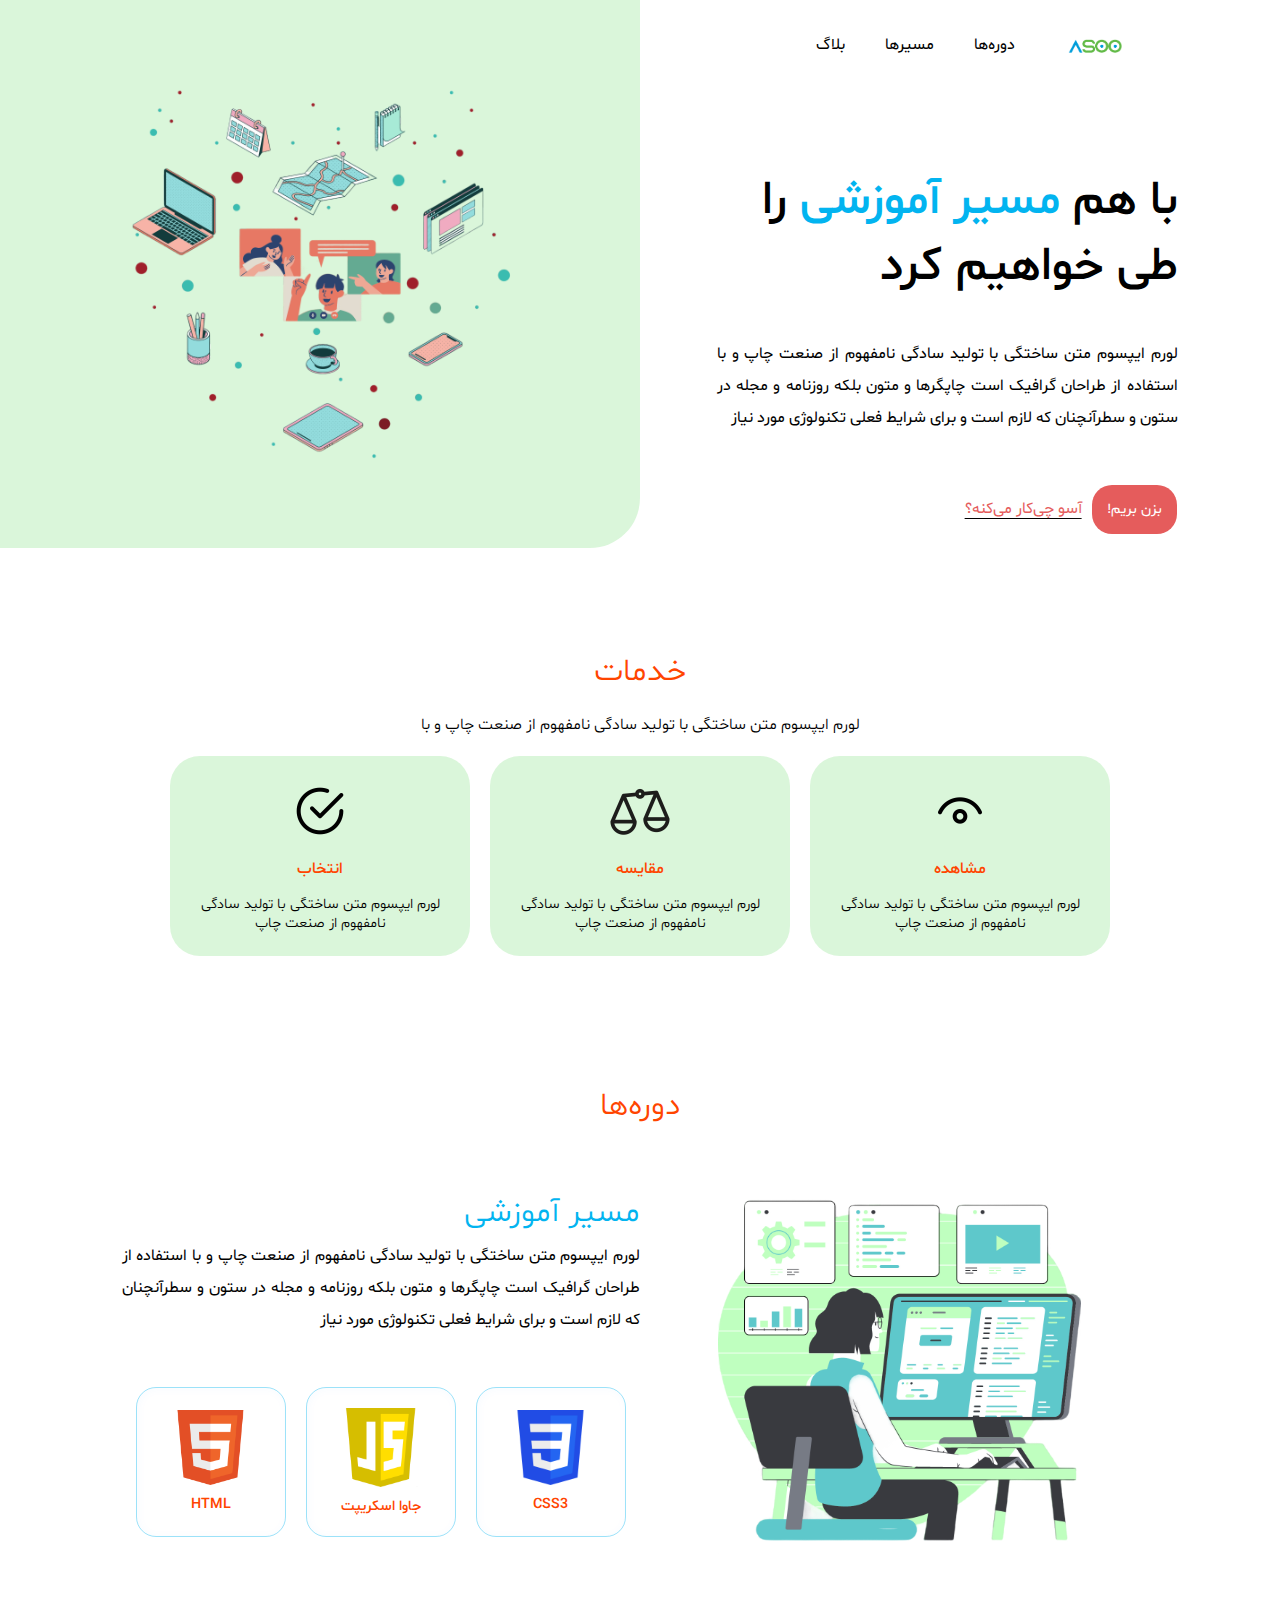
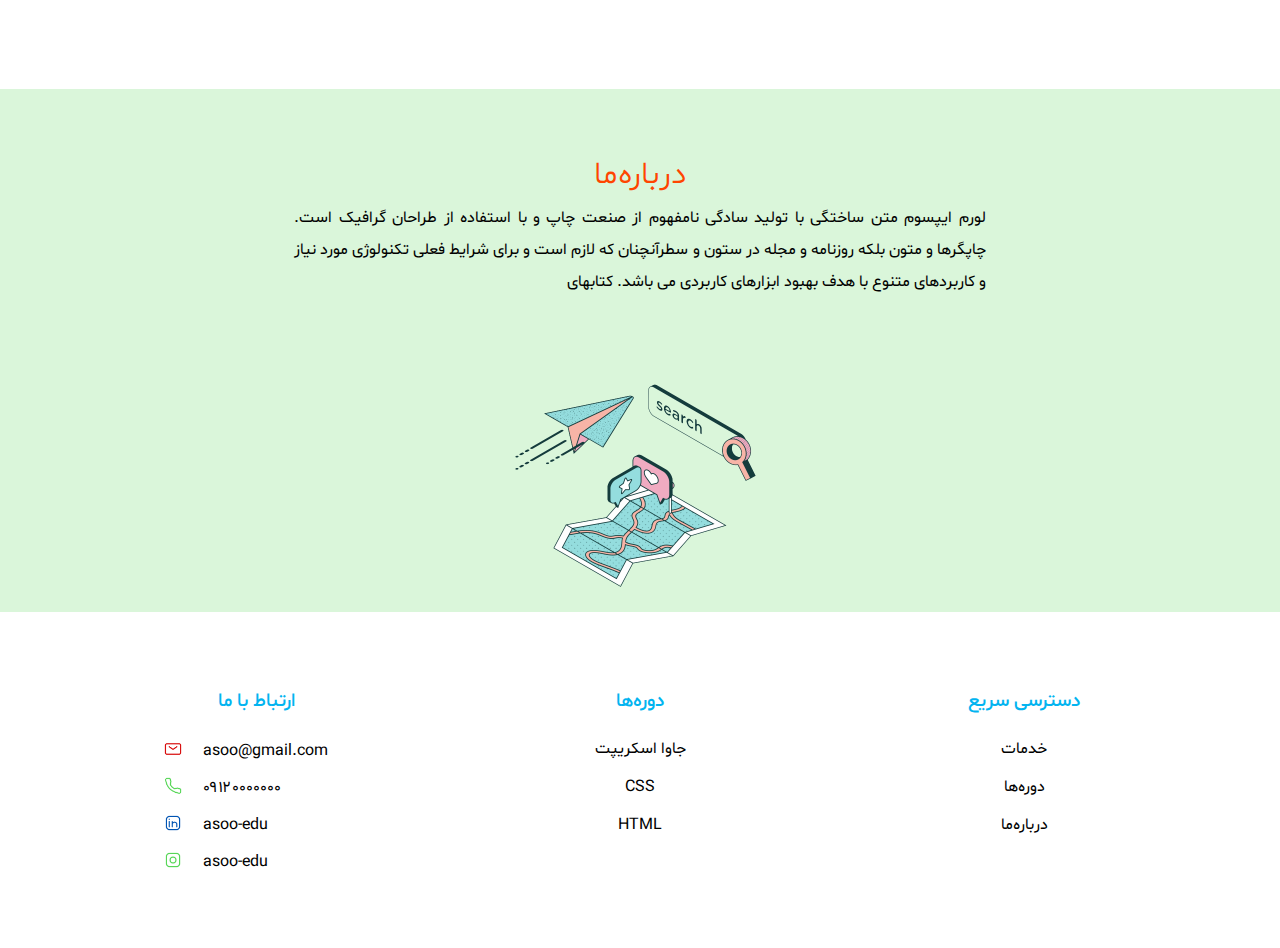
==== index.html @ 7f586713 "first commit" ====
<!DOCTYPE html>
<html lang="fa">
<head>
    <meta charset="UTF-8">
    <meta http-equiv="X-UA-Compatible" content="IE=edge">
    <meta name="viewport" content="width=device-width, initial-scale=1.0">
    <link rel="stylesheet" href="style/indexstyle.css">
    <title>آسو</title>
</head>
<body>
    <main>
        <section class="introSection">

            <div class="iDetail">

                <nav class="navigationBar">

                    <ul  class="navigationList">
                        <div class="navitems1"><a><img src="Media/Picturs/Asogo.png"></a></div>
                        <li><a>دوره‌ها</a></li>
                        <li><a>مسیر‌ها</a></li>
                        <li><a>بلاگ</a></li>
                    </ul>      
                    
                </nav>
                <div class="iContainer">
                    <h1>با هم <span class="iTopic">مسیر آموزشی</span> را طی خواهیم کرد</h1>
                    <p>لورم ایپسوم متن ساختگی با تولید سادگی نامفهوم از صنعت چاپ و با استفاده از طراحان گرافیک است چاپگرها و متون بلکه روزنامه و مجله در ستون و سطرآنچنان که لازم است و برای شرایط فعلی تکنولوژی مورد نیاز</p>
                    <button class="GoButt">بزن بریم!</button> 
                    <button class="moreButt">آسو چی‌کار می‌کنه؟</button>

                    
                </div>
                
            </div>


            <div class="iPic">
                <img src="Media/Picturs/intro-index.png" alt="تصویر اصلی">
            </div>
        </section>


        <section class="intrestsection">

            <div class="sectionTitle">
                <h2>خدمات</h2>
            </div>

            <h3  class="inExplain" >لورم ایپسوم متن ساختگی با تولید سادگی نامفهوم از صنعت چاپ و با</h3>
               
            <div class="intContainer">
                <div class="intItem intItem1">
                    <img src="Media/icon/eye-black64.png" alt="eyeicon" class="icon64">
                    <h3 class="intItemTopic">مشاهده</h3>
                    <h4>لورم ایپسوم متن ساختگی با تولید سادگی نامفهوم از صنعت چاپ</h4>
                </div>
                <div class="intItem intItem2">
                    <img src="Media/icon/compare-black64.png" alt="compareicon" class="icon64">
                    <h3 class="intItemTopic">مقایسه</h3>
                    <h4>لورم ایپسوم متن ساختگی با تولید سادگی نامفهوم از صنعت چاپ</h4>
                </div>
                <div class="intItem intItem3">
                    <img src="Media/icon/select-black64.png" alt="compareicon" class="icon64">
                    <h3 class="intItemTopic">انتخاب</h3>
                    <h4>لورم ایپسوم متن ساختگی با تولید سادگی نامفهوم از صنعت چاپ</h4>
                </div>
            </div>
        </section>

        <section class="callSection">
            <div class="sectionTitle">
                <h2>دوره‌ها</h2>
            </div>
            <div class="call2Section">
    
                <div class="cPic">
                    <img src="Media/Picturs/coder1.png" alt="تصویر اصلی">
                </div>
    
    
                <div class="cContainer">
                    <h2>  <span class="iTopic">مسیر آموزشی</span> </h2>
                    <p>لورم ایپسوم متن ساختگی با تولید سادگی نامفهوم از صنعت چاپ و با استفاده از طراحان گرافیک است چاپگرها و متون بلکه روزنامه و مجله در ستون و سطرآنچنان که لازم است و برای شرایط فعلی تکنولوژی مورد نیاز</p>
                    <div class="cCourseContainer">
                        <div class="cCourses">
                            <img src="Media/logos/CSS3.png" alt="لوگو css">
                            <h4 class="cSubject">CSS3 </h4>
                        </div>
                        <div class="cCourses">
                            <img src="Media/logos/javascript.png" alt="لوگو جاوا اسکریپت">
                            <h4 class="cSubject">جاوا اسکریپت</h4>
                        </div>
                        <div class="cCourses">
                            <img src="Media/logos/HTML5.png" alt="لوگو html">
                             <h4 class="cSubject">HTML </h4>
                        </div>
                        
                    </div>
                 </div>                        
    
            </div>
        </section>

        
        <section class="aboutUsSection">
            

            <div class="aboutContainer">
                <div class="aDetail">
                    <div class="sectionTitle">
                        <h2>درباره‌ما </h2>
                    </div>
                    <p class="aExplain">لورم ایپسوم متن ساختگی با تولید سادگی نامفهوم از صنعت چاپ و با استفاده از طراحان گرافیک است. چاپگرها و متون بلکه روزنامه و مجله در ستون و سطرآنچنان که لازم است و برای شرایط فعلی تکنولوژی مورد نیاز و کاربردهای متنوع با هدف بهبود ابزارهای کاربردی می باشد. کتابهای</p>
                </div>
                <div class="aPic">
                    <img src="Media/Picturs/about.png" alt="aboutUs picture">
                </div>
                
            </div>
        </section>



        <footer class="footer">
            <div class="fContainer">
                <ul>
                    <li>دسترسی سریع</li>
                    <li><a>خدمات</a></li>
                    <li><a>دوره‌ها</a></li>
                    <li><a>درباره‌ما</a></li>
                </ul>
            </div>
            <div class="fContainer">
                <ul>
                    <li>دوره‌ها </li>
                    <li><a>جاوا اسکریپت</a> </li>
                    <li><a>CSS</a></li>
                    <li><a>HTML</a></li>
                </ul>
            </div>
            <div class="fContainer">
                <ul>
                    <li>ارتباط با ما </li>
                    <li><div class="fitems">
                        <img src="Media/icon/email-red64.png" alt="email red icon" class="icon18">
                        <p>asoo@gmail.com</p>
                    </div></li>
                    <li><div class="fitems">
                        <img src="Media/icon/call-green64.png" alt="call green icon" class="icon18">
                        <p>۰۹۱۲۰۰۰۰۰۰۰</p>
                    </div></li>
                    <li><div class="fitems">
                        <img src="Media/icon/linkedin-blue64.png" alt="linkein blue icon" class="icon18">
                        <p>asoo-edu</p>
                    </div></li>
                    <li><div class="fitems">
                        <img src="Media/icon/insta-red64.png" alt="instagram red icon" class="icon18">
                        <p>asoo-edu</p>
                    </div></li>
                </ul>
            </div>
        </footer>


    </main>







    <script src="Js/intro.js"></script>
</body>
</html>
---- style/indexstyle.css ----
@import url("main/introSection.css");
@import url("main/interestSection.css");
@import url("main/callSection.css");
@import url("main/aboutSection.css");
@import url("main/navigation.css");
@import url("global/footer.css");
@import url("global/global.css");
@import url("global/typography.css");
@import url("global/fonts.css");
@import url("global/button.css");
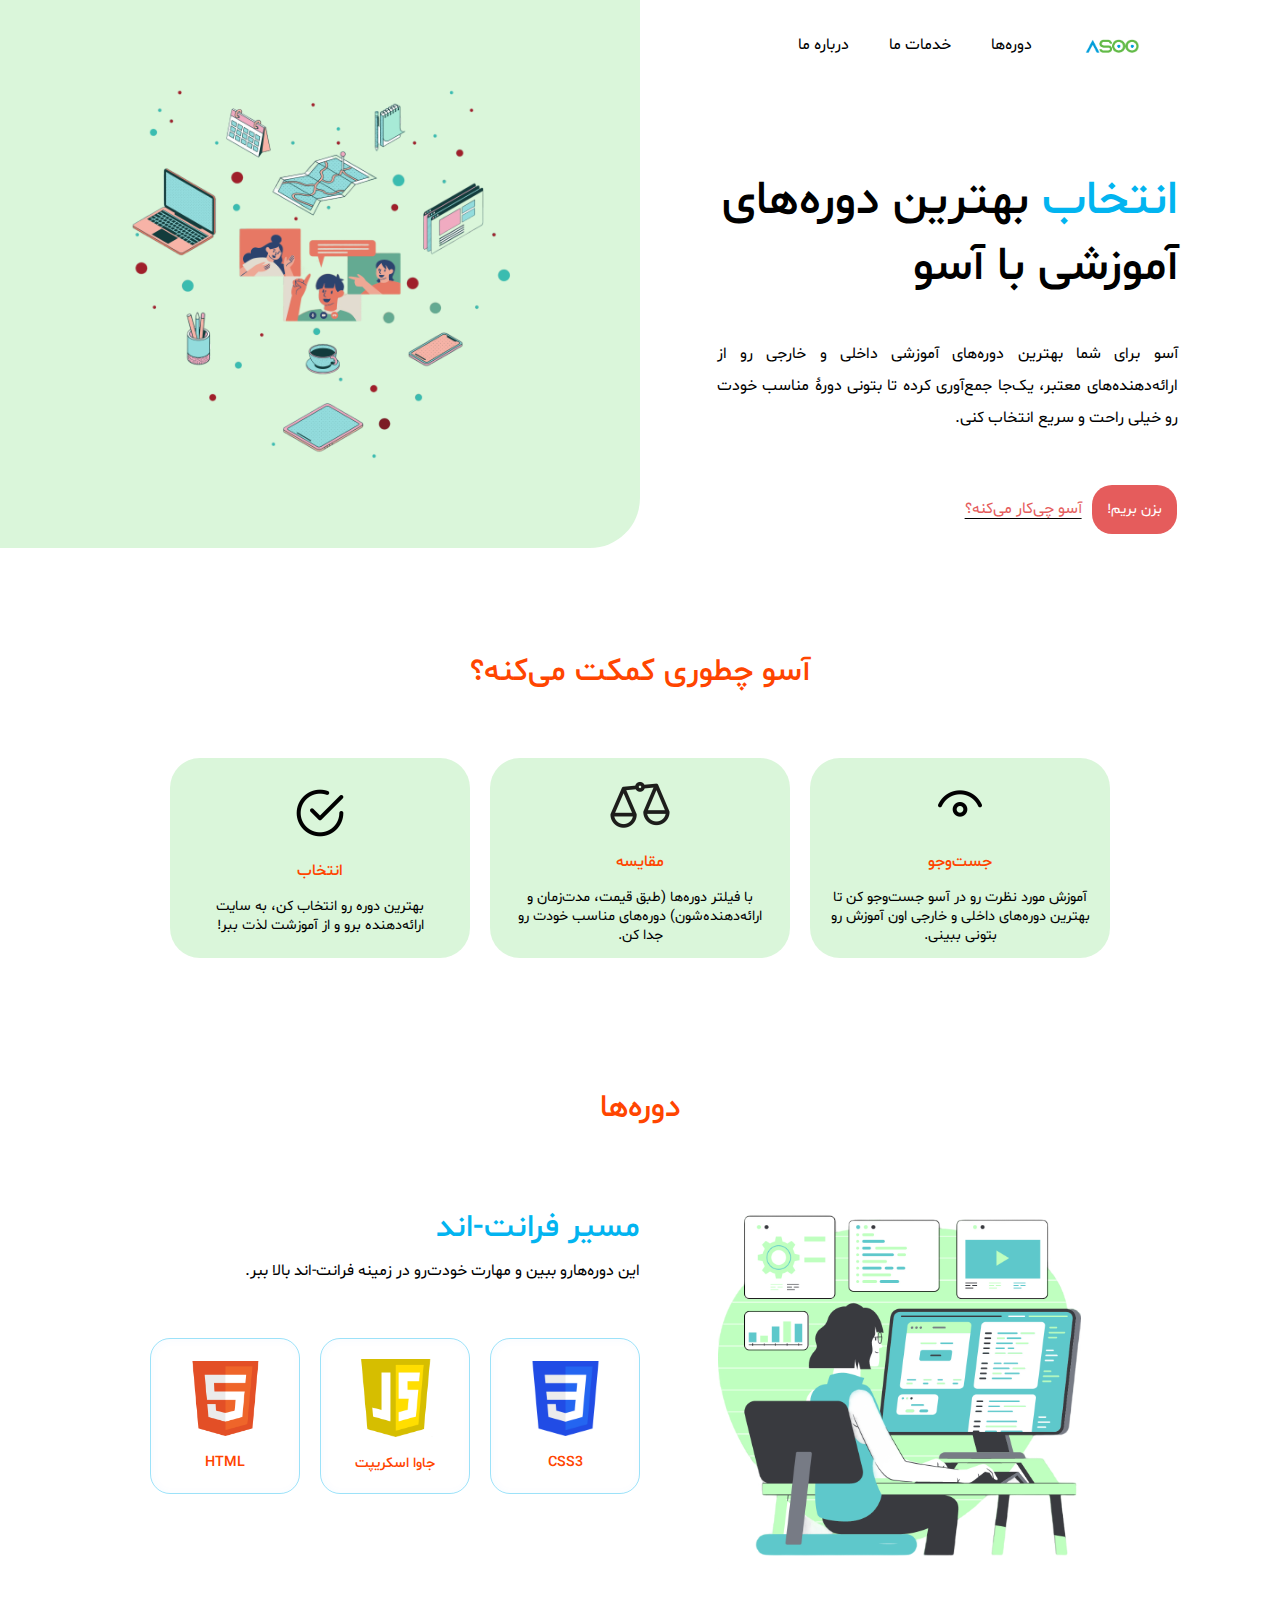
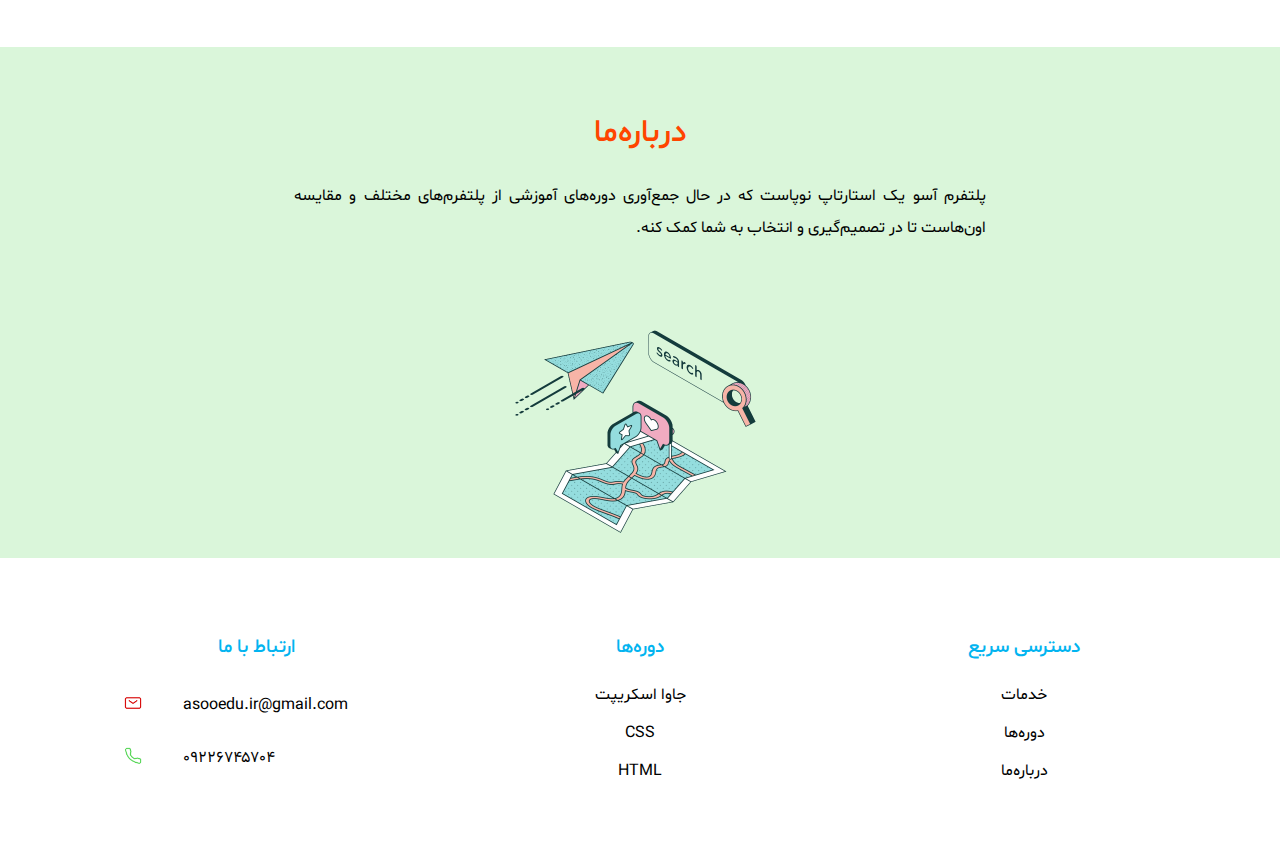
==== commit 601b748a: "اصلاحیه v.1" ====
--- a/index.html
+++ b/index.html
@@ -1,11 +1,26 @@
 <!DOCTYPE html>
 <html lang="fa">
 <head>
+    <!-- Google tag (gtag.js) -->
+<script async src="https://www.googletagmanager.com/gtag/js?id=G-HZJJGZFSR9"></script>
+<script>
+  window.dataLayer = window.dataLayer || [];
+  function gtag(){dataLayer.push(arguments);}
+  gtag('js', new Date());
+
+  gtag('config', 'G-HZJJGZFSR9');
+</script>
+
     <meta charset="UTF-8">
     <meta http-equiv="X-UA-Compatible" content="IE=edge">
     <meta name="viewport" content="width=device-width, initial-scale=1.0">
     <link rel="stylesheet" href="style/indexstyle.css">
     <title>آسو</title>
+    <meta name="title" content=" مقایسه و انتخاب دوره‌های آموزشی با آسو ">
+    <meta name="description" content="با آسو بهترین دوره‌های آموزشی  از برترین پلتفرم‌های ایرانی و خارجی رو مقایسه کن">
+    <meta name="keywords" content="آموزش Html,دورهCSS,آموزش برنامه‌نویسی,آموزش برنامه‌نویسی جاوا اسکریپت,یوتیوب,Html,CSS,مکتب‌خونه,JavaScript,جاوا اسکریپت,فرادرس">
+    <meta name="auther" content="آسو">
+    <link rel="icon" type="image/x-icon" href="Media/Picturs/Asogo.png">
 </head>
 <body>
     <main>
@@ -17,17 +32,17 @@
 
                     <ul  class="navigationList">
                         <div class="navitems1"><a><img src="Media/Picturs/Asogo.png"></a></div>
-                        <li><a>دوره‌ها</a></li>
-                        <li><a>مسیر‌ها</a></li>
-                        <li><a>بلاگ</a></li>
+                        <li><a href="#courses">دوره‌ها</a></li>
+                        <li><a href="#services">خدمات ما</a></li>
+                        <li><a href="#about">درباره‌ ما</a></li>
                     </ul>      
                     
                 </nav>
                 <div class="iContainer">
-                    <h1>با هم <span class="iTopic">مسیر آموزشی</span> را طی خواهیم کرد</h1>
-                    <p>لورم ایپسوم متن ساختگی با تولید سادگی نامفهوم از صنعت چاپ و با استفاده از طراحان گرافیک است چاپگرها و متون بلکه روزنامه و مجله در ستون و سطرآنچنان که لازم است و برای شرایط فعلی تکنولوژی مورد نیاز</p>
-                    <button class="GoButt">بزن بریم!</button> 
-                    <button class="moreButt">آسو چی‌کار می‌کنه؟</button>
+                    <h1><span class="iTopic">انتخاب </span> بهترین دوره‌های آموزشی با آسو</h1>
+                    <p>آسو برای شما بهترین دوره‌های آموزشی داخلی و خارجی رو از ارائه‌دهنده‌های معتبر، یک‌جا جمع‌آوری کرده تا بتونی دورۀ مناسب خودت رو خیلی راحت و سریع انتخاب کنی.</p>
+                    <a href="#courses"><button class="GoButt">بزن بریم!</button></a> 
+                    <a href="#services"><button class="moreButt">آسو چی‌کار می‌کنه؟</button></a>
 
                     
                 </div>
@@ -41,34 +56,32 @@
         </section>
 
 
-        <section class="intrestsection">
+        <section class="intrestsection" id="services">
 
             <div class="sectionTitle">
-                <h2>خدمات</h2>
+                <h2>آسو چطوری کمکت می‌کنه؟</h2>
             </div>
 
-            <h3  class="inExplain" >لورم ایپسوم متن ساختگی با تولید سادگی نامفهوم از صنعت چاپ و با</h3>
-               
             <div class="intContainer">
                 <div class="intItem intItem1">
                     <img src="Media/icon/eye-black64.png" alt="eyeicon" class="icon64">
-                    <h3 class="intItemTopic">مشاهده</h3>
-                    <h4>لورم ایپسوم متن ساختگی با تولید سادگی نامفهوم از صنعت چاپ</h4>
+                    <h3 class="intItemTopic">جست‌و‌جو</h3>
+                    <h4>آموزش مورد نظرت رو در آسو جست‌و‌جو کن تا بهترین دوره‌های داخلی و خارجی اون آموزش رو بتونی ببینی. </h4>
                 </div>
                 <div class="intItem intItem2">
                     <img src="Media/icon/compare-black64.png" alt="compareicon" class="icon64">
                     <h3 class="intItemTopic">مقایسه</h3>
-                    <h4>لورم ایپسوم متن ساختگی با تولید سادگی نامفهوم از صنعت چاپ</h4>
+                    <h4>با فیلتر دوره‌ها (طبق قیمت، مدت‌زمان و ارائه‌دهنده‌شون) دوره‌های مناسب خودت رو جدا کن.</h4>
                 </div>
                 <div class="intItem intItem3">
                     <img src="Media/icon/select-black64.png" alt="compareicon" class="icon64">
                     <h3 class="intItemTopic">انتخاب</h3>
-                    <h4>لورم ایپسوم متن ساختگی با تولید سادگی نامفهوم از صنعت چاپ</h4>
+                    <h4> بهترین‌ دوره رو انتخاب کن، به سایت ارائه‌دهنده برو و از آموزشت لذت ببر!</h4>
                 </div>
             </div>
         </section>
 
-        <section class="callSection">
+        <section class="callSection" id="courses">
             <div class="sectionTitle">
                 <h2>دوره‌ها</h2>
             </div>
@@ -80,20 +93,29 @@
     
     
                 <div class="cContainer">
-                    <h2>  <span class="iTopic">مسیر آموزشی</span> </h2>
-                    <p>لورم ایپسوم متن ساختگی با تولید سادگی نامفهوم از صنعت چاپ و با استفاده از طراحان گرافیک است چاپگرها و متون بلکه روزنامه و مجله در ستون و سطرآنچنان که لازم است و برای شرایط فعلی تکنولوژی مورد نیاز</p>
+                    <h2>  <span class="iTopic">مسیر فرانت‌-اند</span> </h2>
+                    <p>این دوره‌هارو ببین و مهارت خودت‌رو در زمینه فرانت-اند بالا ببر. </p>
                     <div class="cCourseContainer">
                         <div class="cCourses">
-                            <img src="Media/logos/CSS3.png" alt="لوگو css">
-                            <h4 class="cSubject">CSS3 </h4>
+                            <a href="CSSCourses.html">
+                                <img src="Media/logos/CSS3.png" alt="لوگو css">
+                                <h4 class="cSubject">CSS3 </h4>
+                            </a>
+                            
                         </div>
                         <div class="cCourses">
-                            <img src="Media/logos/javascript.png" alt="لوگو جاوا اسکریپت">
-                            <h4 class="cSubject">جاوا اسکریپت</h4>
+                            <a href="JavaSceriptCourses.html">
+                                <img src="Media/logos/javascript.png" alt="لوگو جاوا اسکریپت">
+                                <h4 class="cSubject">جاوا اسکریپت</h4>
+                            </a>
+                            
                         </div>
                         <div class="cCourses">
-                            <img src="Media/logos/HTML5.png" alt="لوگو html">
-                             <h4 class="cSubject">HTML </h4>
+                            <a href="htmlCourses.html">
+                                <img src="Media/logos/HTML5.png" alt="لوگو html">
+                                <h4 class="cSubject">HTML </h4>
+                            </a>
+                            
                         </div>
                         
                     </div>
@@ -103,7 +125,7 @@
         </section>
 
         
-        <section class="aboutUsSection">
+        <section class="aboutUsSection" id="about">
             
 
             <div class="aboutContainer">
@@ -111,7 +133,7 @@
                     <div class="sectionTitle">
                         <h2>درباره‌ما </h2>
                     </div>
-                    <p class="aExplain">لورم ایپسوم متن ساختگی با تولید سادگی نامفهوم از صنعت چاپ و با استفاده از طراحان گرافیک است. چاپگرها و متون بلکه روزنامه و مجله در ستون و سطرآنچنان که لازم است و برای شرایط فعلی تکنولوژی مورد نیاز و کاربردهای متنوع با هدف بهبود ابزارهای کاربردی می باشد. کتابهای</p>
+                    <p class="aExplain"> پلتفرم آسو یک استارتاپ نوپاست که در حال جمع‌آوری دوره‌های آموزشی از پلتفرم‌های مختلف و مقایسه اون‌هاست تا در تصمیم‌گیری و انتخاب به شما کمک کنه. </p>
                 </div>
                 <div class="aPic">
                     <img src="Media/Picturs/about.png" alt="aboutUs picture">
@@ -126,17 +148,17 @@
             <div class="fContainer">
                 <ul>
                     <li>دسترسی سریع</li>
-                    <li><a>خدمات</a></li>
-                    <li><a>دوره‌ها</a></li>
-                    <li><a>درباره‌ما</a></li>
+                    <li><a href="#services">خدمات</a></li>
+                    <li><a href="#courses">دوره‌ها</a></li>
+                    <li><a href="#about">درباره‌ما</a></li>
                 </ul>
             </div>
             <div class="fContainer">
                 <ul>
                     <li>دوره‌ها </li>
-                    <li><a>جاوا اسکریپت</a> </li>
-                    <li><a>CSS</a></li>
-                    <li><a>HTML</a></li>
+                    <li><a href="JavaSceriptCourses.html">جاوا اسکریپت</a> </li>
+                    <li><a href="CSSCourses.html">CSS</a></li>
+                    <li><a href="htmlCourses.html">HTML</a></li>
                 </ul>
             </div>
             <div class="fContainer">
@@ -144,20 +166,16 @@
                     <li>ارتباط با ما </li>
                     <li><div class="fitems">
                         <img src="Media/icon/email-red64.png" alt="email red icon" class="icon18">
-                        <p>asoo@gmail.com</p>
+                        <a href="mailto:asooedu.ir@gmail.com"><p>asooedu.ir@gmail.com</p></a>
                     </div></li>
                     <li><div class="fitems">
                         <img src="Media/icon/call-green64.png" alt="call green icon" class="icon18">
-                        <p>۰۹۱۲۰۰۰۰۰۰۰</p>
+                        <a href="call :09226745704"><p>۰۹۲۲۶۷۴۵۷۰۴</p></a>
                     </div></li>
-                    <li><div class="fitems">
+                    <!-- <li><div class="fitems">
                         <img src="Media/icon/linkedin-blue64.png" alt="linkein blue icon" class="icon18">
-                        <p>asoo-edu</p>
-                    </div></li>
-                    <li><div class="fitems">
-                        <img src="Media/icon/insta-red64.png" alt="instagram red icon" class="icon18">
-                        <p>asoo-edu</p>
-                    </div></li>
+                        <p>asooeduir@gmail.com</p>
+                    </div></li> -->
                 </ul>
             </div>
         </footer>
